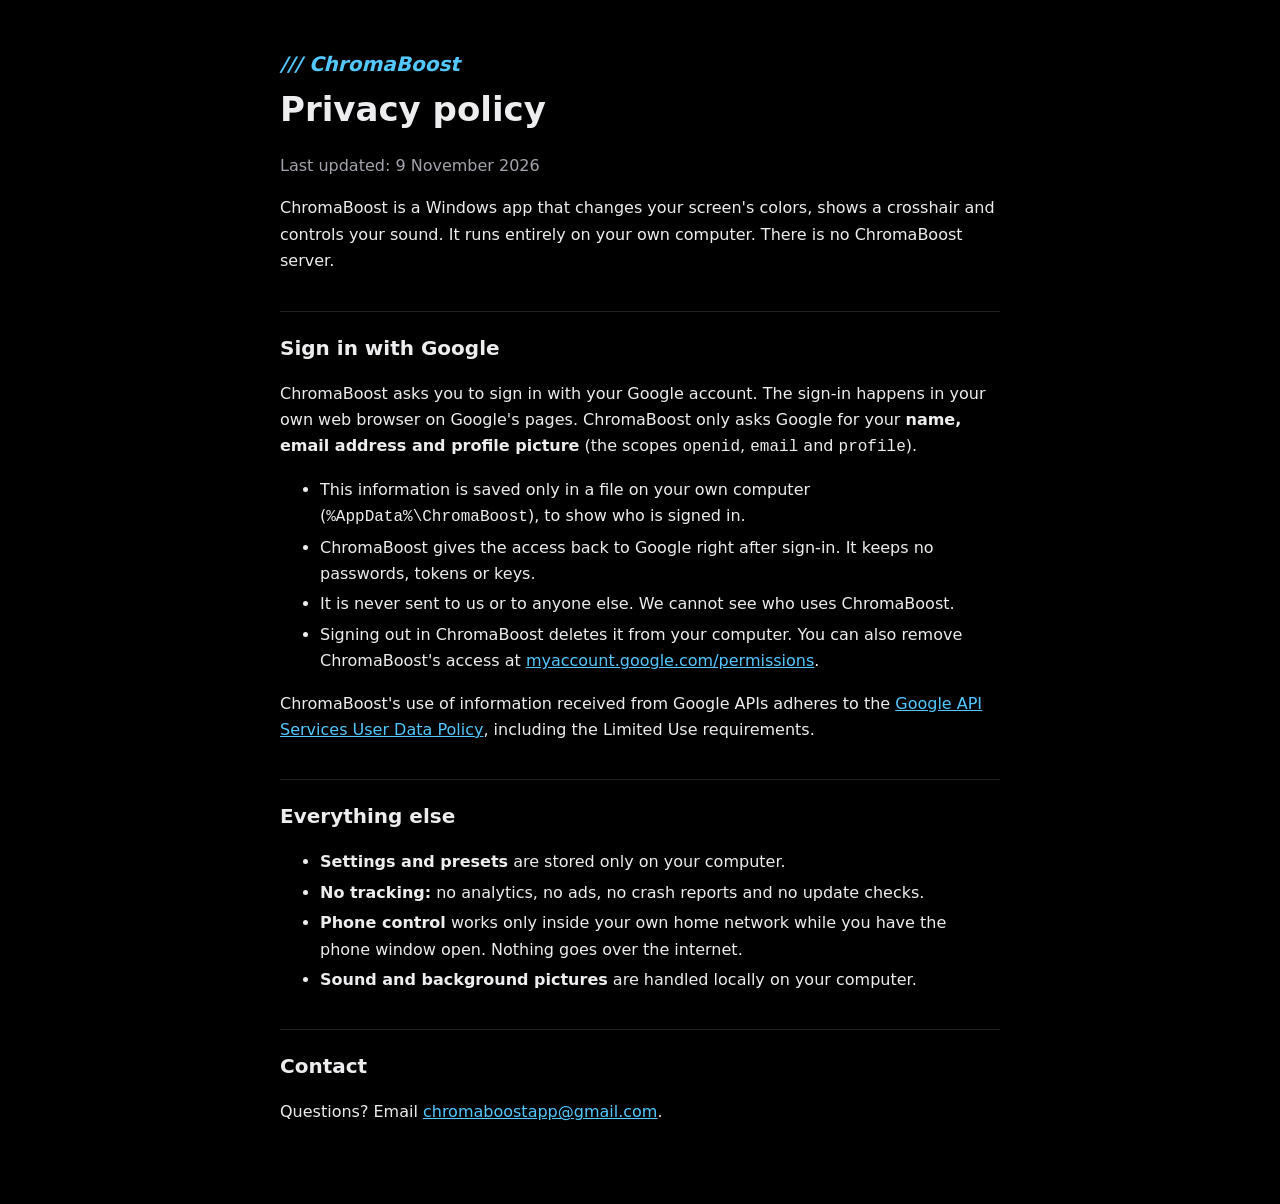
==== privacy.html @ 168a7208 "Add files via upload" ====
<!doctype html>
<html lang="en">
<head>
<meta charset="utf-8">
<meta name="viewport" content="width=device-width, initial-scale=1">
<title>ChromaBoost – Privacy policy</title>
<style>
  :root { color-scheme: dark; --accent: #53c8ff; --text: #ededef; --dim: #a3a3ad; --line: #1f1f24; }
  body { margin: 0; background: #000; color: var(--text); font: 16px/1.65 "Segoe UI", system-ui, sans-serif; }
  main { max-width: 720px; margin: 0 auto; padding: 48px 20px 64px; }
  a { color: var(--accent); }
  h1 { font-size: 34px; margin: 0 0 4px; }
  h2 { font-size: 20px; margin: 36px 0 8px; padding-top: 20px; border-top: 1px solid var(--line); }
  .dim { color: var(--dim); }
  .brand { font-weight: 900; font-style: italic; color: var(--accent); text-decoration: none; font-size: 20px; }
  li { margin: 4px 0; }
</style>
</head>
<body>
<main>
  <a class="brand" href="index.html">/// ChromaBoost</a>
  <h1>Privacy policy</h1>
  <p class="dim">Last updated: 9 November 2026</p>

  <p>ChromaBoost is a Windows app that changes your screen's colors, shows a crosshair and controls your sound.
  It runs entirely on your own computer. There is no ChromaBoost server.</p>

  <h2>Sign in with Google</h2>
  <p>ChromaBoost asks you to sign in with your Google account. The sign-in happens in your own web browser on
  Google's pages. ChromaBoost only asks Google for your <strong>name, email address and profile picture</strong>
  (the scopes <code>openid</code>, <code>email</code> and <code>profile</code>).</p>
  <ul>
    <li>This information is saved only in a file on your own computer (<code>%AppData%\ChromaBoost</code>), to show who is signed in.</li>
    <li>ChromaBoost gives the access back to Google right after sign-in. It keeps no passwords, tokens or keys.</li>
    <li>It is never sent to us or to anyone else. We cannot see who uses ChromaBoost.</li>
    <li>Signing out in ChromaBoost deletes it from your computer. You can also remove ChromaBoost's access at
      <a href="https://myaccount.google.com/permissions">myaccount.google.com/permissions</a>.</li>
  </ul>
  <p>ChromaBoost's use of information received from Google APIs adheres to the
  <a href="https://developers.google.com/terms/api-services-user-data-policy">Google API Services User Data Policy</a>,
  including the Limited Use requirements.</p>

  <h2>Everything else</h2>
  <ul>
    <li><strong>Settings and presets</strong> are stored only on your computer.</li>
    <li><strong>No tracking:</strong> no analytics, no ads, no crash reports and no update checks.</li>
    <li><strong>Phone control</strong> works only inside your own home network while you have the phone window open.
      Nothing goes over the internet.</li>
    <li><strong>Sound and background pictures</strong> are handled locally on your computer.</li>
  </ul>

  <h2>Contact</h2>
  <p>Questions? Email <a href="mailto:chromaboostapp@gmail.com">chromaboostapp@gmail.com</a>.</p>
</main>
</body>
</html>
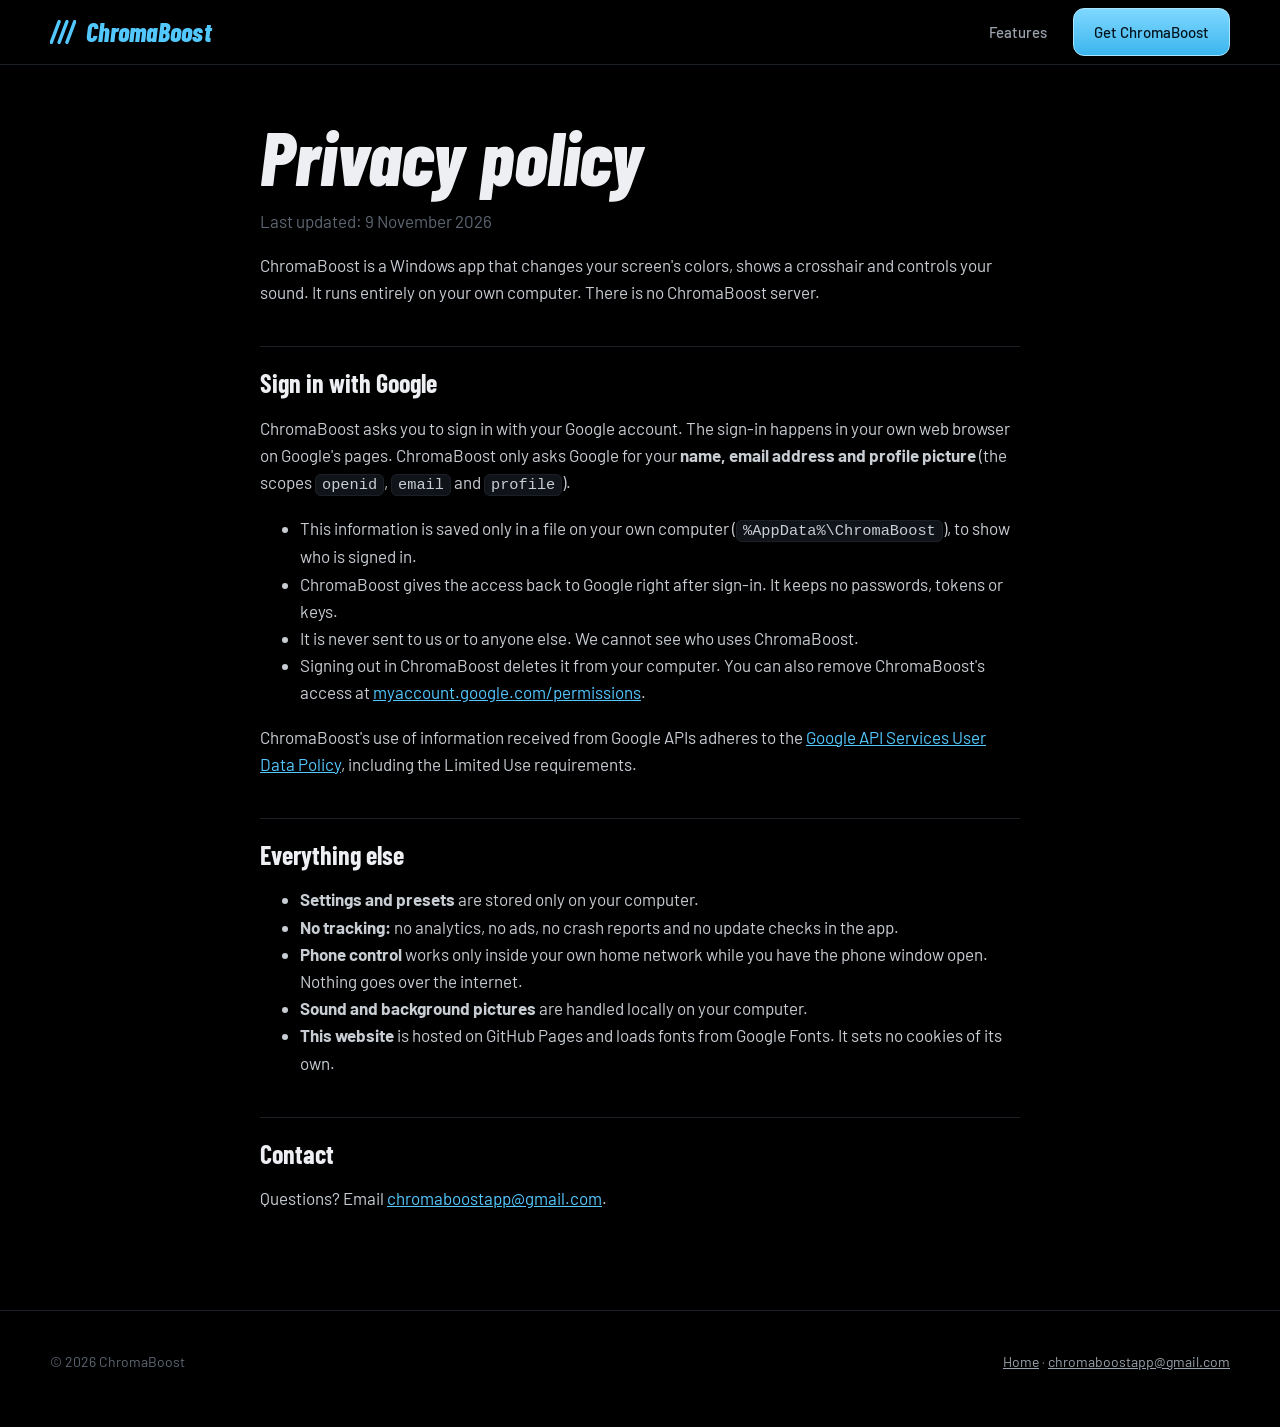
==== commit f4a4ebf4: "Add files via upload" ====
--- a/privacy.html
+++ b/privacy.html
@@ -4,21 +4,30 @@
 <meta charset="utf-8">
 <meta name="viewport" content="width=device-width, initial-scale=1">
 <title>ChromaBoost – Privacy policy</title>
-<style>
-  :root { color-scheme: dark; --accent: #53c8ff; --text: #ededef; --dim: #a3a3ad; --line: #1f1f24; }
-  body { margin: 0; background: #000; color: var(--text); font: 16px/1.65 "Segoe UI", system-ui, sans-serif; }
-  main { max-width: 720px; margin: 0 auto; padding: 48px 20px 64px; }
-  a { color: var(--accent); }
-  h1 { font-size: 34px; margin: 0 0 4px; }
-  h2 { font-size: 20px; margin: 36px 0 8px; padding-top: 20px; border-top: 1px solid var(--line); }
-  .dim { color: var(--dim); }
-  .brand { font-weight: 900; font-style: italic; color: var(--accent); text-decoration: none; font-size: 20px; }
-  li { margin: 4px 0; }
-</style>
+<meta name="theme-color" content="#000000">
+<link rel="icon" href="data:image/svg+xml,%3Csvg xmlns='http://www.w3.org/2000/svg' viewBox='0 0 20 18'%3E%3Cpath d='M1,17 L7,1 M7,17 L13,1 M13,17 L19,1' stroke='%2353c8ff' stroke-width='2.6' stroke-linecap='round' fill='none'/%3E%3C/svg%3E">
+<link rel="preconnect" href="https://fonts.googleapis.com">
+<link rel="preconnect" href="https://fonts.gstatic.com" crossorigin>
+<link href="https://fonts.googleapis.com/css2?family=Barlow+Condensed:ital,wght@0,700;1,800&family=Barlow:wght@400;500;600;700&display=swap" rel="stylesheet">
+<link rel="stylesheet" href="styles.css">
 </head>
 <body>
-<main>
-  <a class="brand" href="index.html">/// ChromaBoost</a>
+<header class="nav scrolled">
+  <div class="wrap">
+    <a class="brand" href="index.html" aria-label="ChromaBoost home">
+      <svg viewBox="0 0 20 18" fill="none" stroke="currentColor" stroke-width="2.6" stroke-linecap="round" aria-hidden="true">
+        <path d="M1,17 L7,1" /><path d="M7,17 L13,1" /><path d="M13,17 L19,1" />
+      </svg>
+      <span>ChromaBoost</span>
+    </a>
+    <nav class="nav-links" aria-label="Main">
+      <a href="index.html#features">Features</a>
+      <a class="button" href="index.html#download">Get ChromaBoost</a>
+    </nav>
+  </div>
+</header>
+
+<main class="wrap doc">
   <h1>Privacy policy</h1>
   <p class="dim">Last updated: 9 November 2026</p>
 
@@ -43,14 +52,22 @@
   <h2>Everything else</h2>
   <ul>
     <li><strong>Settings and presets</strong> are stored only on your computer.</li>
-    <li><strong>No tracking:</strong> no analytics, no ads, no crash reports and no update checks.</li>
+    <li><strong>No tracking:</strong> no analytics, no ads, no crash reports and no update checks in the app.</li>
     <li><strong>Phone control</strong> works only inside your own home network while you have the phone window open.
       Nothing goes over the internet.</li>
     <li><strong>Sound and background pictures</strong> are handled locally on your computer.</li>
+    <li><strong>This website</strong> is hosted on GitHub Pages and loads fonts from Google Fonts. It sets no cookies of its own.</li>
   </ul>
 
   <h2>Contact</h2>
   <p>Questions? Email <a href="mailto:chromaboostapp@gmail.com">chromaboostapp@gmail.com</a>.</p>
 </main>
+
+<footer>
+  <div class="wrap">
+    <span>© 2026 ChromaBoost</span>
+    <span><a href="index.html">Home</a> · <a href="mailto:chromaboostapp@gmail.com">chromaboostapp@gmail.com</a></span>
+  </div>
+</footer>
 </body>
 </html>
--- a/styles.css
+++ b/styles.css
@@ -0,0 +1,261 @@
+/* ChromaBoost – webbplatsen. Samma språk som appen: svart botten, ljusblått betyder ljus. */
+:root {
+  --bg: #000;
+  --surface: #0a0c0f;
+  --surface-2: #101318;
+  --line: #1b2027;
+  --line-2: #262d37;
+  --text: #edeff2;
+  --dim: #9aa3ad;
+  --faint: #5d6672;
+  --accent: #53c8ff;
+  --accent-deep: #1397d4;
+  --accent-ink: #04141d;
+  --heat: 0.6;                      /* 0–1, följer styrkereglaget */
+  --radius-lg: 22px;
+  --radius: 14px;
+  --ease: cubic-bezier(.16, 1, .3, 1);
+  --display: "Barlow Condensed", "Bahnschrift", "Arial Narrow", sans-serif;
+  --body: "Barlow", "Segoe UI", system-ui, sans-serif;
+  color-scheme: dark;
+}
+
+* { box-sizing: border-box; }
+html { scroll-behavior: smooth; }
+body {
+  margin: 0;
+  background: var(--bg);
+  color: var(--text);
+  font: 400 17px/1.6 var(--body);
+  -webkit-font-smoothing: antialiased;
+  overflow-x: hidden;
+}
+a { color: var(--accent); }
+img, video, canvas { display: block; max-width: 100%; }
+:focus-visible { outline: 2px solid var(--accent); outline-offset: 3px; border-radius: 6px; }
+.wrap { width: min(1180px, 100% - 32px); margin-inline: auto; }
+
+/* ---------------------------------------------------------------- Topp */
+.nav {
+  position: sticky; top: 0; z-index: 20;
+  background: color-mix(in srgb, var(--bg) 72%, transparent);
+  backdrop-filter: blur(14px);
+  border-bottom: 1px solid transparent;
+  transition: border-color .3s;
+}
+.nav.scrolled { border-bottom-color: var(--line); }
+.nav .wrap { display: flex; align-items: center; justify-content: space-between; height: 64px; gap: 16px; }
+.brand { display: flex; align-items: center; gap: 10px; text-decoration: none; color: var(--accent); }
+.brand svg { width: 26px; height: 24px; }
+.brand span { font: italic 800 26px/1 var(--display); letter-spacing: .01em; }
+.nav-links { display: flex; align-items: center; gap: 26px; }
+.nav-links a { color: var(--dim); text-decoration: none; font-weight: 500; font-size: 15px; transition: color .2s; }
+.nav-links a:hover { color: var(--text); }
+.nav-links a.button, .nav-links a.button:hover { color: var(--accent-ink); }
+.button {
+  display: inline-flex; align-items: center; gap: 10px;
+  padding: 11px 20px; border-radius: 11px;
+  background: linear-gradient(180deg, #7fd8ff, #3bb5ee);
+  color: var(--accent-ink); font-weight: 600; text-decoration: none; border: 1px solid #a9e5ff;
+  box-shadow: 0 0 0 0 rgba(83, 200, 255, 0);
+  transition: box-shadow .3s var(--ease), transform .3s var(--ease);
+}
+.button:hover { box-shadow: 0 0 28px rgba(83, 200, 255, .45); transform: translateY(-1px); }
+.button[aria-disabled="true"] { background: var(--surface-2); color: var(--dim); border-color: var(--line-2); cursor: default; box-shadow: none; transform: none; }
+.button.ghost { background: transparent; color: var(--text); border-color: var(--line-2); }
+.button.ghost:hover { border-color: var(--accent); box-shadow: none; }
+@media (max-width: 720px) { .nav-links a:not(.button) { display: none; } }
+
+/* ---------------------------------------------------------------- Hjälte */
+.hero { position: relative; padding: 56px 0 40px; }
+.hero::before {
+  /* Ljuset bakom spelaren lyser starkare ju högre styrka (som siffran i appen). */
+  content: ""; position: absolute; inset: -10% -20% auto; height: 760px; pointer-events: none;
+  background: radial-gradient(50% 55% at 50% 60%, rgba(83, 200, 255, calc(.06 + var(--heat) * .22)), transparent 70%);
+  transition: background .2s;
+}
+.hero-head { position: relative; display: grid; grid-template-columns: 1.2fr .8fr; gap: 32px; align-items: end; }
+.hero h1 {
+  margin: 0; font: italic 800 clamp(48px, 8.4vw, 112px)/.88 var(--display);
+  letter-spacing: -.01em; text-transform: none;
+}
+.hero h1 .line { display: block; overflow: hidden; padding-bottom: .06em; }
+.hero h1 .line > span { display: inline-block; }
+.hero h1 .glow { color: var(--accent); text-shadow: 0 0 calc(var(--heat) * 40px) rgba(83, 200, 255, calc(var(--heat) * .8)); }
+.hero p.lead { margin: 0; color: var(--dim); font-size: 19px; max-width: 34ch; }
+.hero .cta { display: flex; gap: 12px; margin-top: 22px; flex-wrap: wrap; }
+@media (max-width: 860px) { .hero-head { grid-template-columns: 1fr; } }
+
+/* ---------------------------------------------------------------- Före/efter-spelaren */
+.compare { position: relative; margin-top: 40px; }
+.stage {
+  position: relative; aspect-ratio: 16 / 9; border-radius: var(--radius-lg); overflow: hidden;
+  background: #05070a center / cover no-repeat; border: 1px solid var(--line-2);
+  box-shadow: 0 0 calc(30px + var(--heat) * 70px) rgba(83, 200, 255, calc(var(--heat) * .28)), 0 30px 80px rgba(0, 0, 0, .6);
+  touch-action: pan-y; cursor: ew-resize; user-select: none;
+  transition: box-shadow .25s;
+}
+.stage canvas, .stage video { position: absolute; inset: 0; width: 100%; height: 100%; object-fit: cover; }
+.stage .poster { position: absolute; inset: 0; background: center / cover no-repeat; transition: opacity .5s; }
+.stage.ready .poster { opacity: 0; }
+.stage .fade { position: absolute; inset: 0; background: #000; opacity: 0; pointer-events: none; transition: opacity .28s; }
+.stage.switching .fade { opacity: 1; }
+.tag {
+  position: absolute; top: 16px; padding: 6px 12px; border-radius: 9px;
+  background: rgba(0, 0, 0, .66); backdrop-filter: blur(6px);
+  font: 600 14px/1.2 var(--body); pointer-events: none; white-space: nowrap;
+}
+.tag.left { left: 16px; color: var(--text); }
+.tag.left b { color: var(--accent); font-weight: 700; }
+.tag.right { right: 16px; color: var(--dim); }
+.divider { position: absolute; top: 0; bottom: 0; width: 0; left: 50%; pointer-events: none; }
+.divider::before {
+  content: ""; position: absolute; top: 0; bottom: 0; left: -1px; width: 2px;
+  background: linear-gradient(180deg, transparent, var(--accent) 18%, var(--accent) 82%, transparent);
+  box-shadow: 0 0 18px rgba(83, 200, 255, .8);
+}
+.handle {
+  position: absolute; top: 50%; left: 0; width: 48px; height: 48px; margin: -24px 0 0 -24px;
+  border-radius: 14px; border: 1px solid #a9e5ff; pointer-events: auto; cursor: ew-resize;
+  background: linear-gradient(180deg, #7fd8ff, #3bb5ee); color: var(--accent-ink);
+  display: grid; place-items: center; box-shadow: 0 0 26px rgba(83, 200, 255, .6);
+  transition: transform .3s var(--ease);
+}
+.handle:hover, .stage.dragging .handle { transform: scale(1.08); }
+.handle svg { width: 22px; height: 22px; }
+.hint {
+  position: absolute; left: 50%; bottom: 18px; transform: translateX(-50%);
+  padding: 7px 14px; border-radius: 999px; background: rgba(0, 0, 0, .6); backdrop-filter: blur(6px);
+  font-size: 13px; color: var(--dim); pointer-events: none; transition: opacity .6s;
+}
+.stage.touched .hint { opacity: 0; }
+
+/* Under spelaren: klipp och styrka */
+.controls { display: grid; grid-template-columns: auto 1fr; gap: 28px; align-items: center; margin-top: 22px; }
+.clips { display: flex; gap: 10px; }
+.clip {
+  position: relative; width: 112px; aspect-ratio: 16 / 9; border-radius: 11px; overflow: hidden; padding: 0;
+  border: 1px solid var(--line-2); background: #05070a center / cover; cursor: pointer;
+  opacity: .62; transition: opacity .25s, border-color .25s, transform .35s var(--ease);
+}
+.clip:hover { opacity: .9; transform: translateY(-2px); }
+.clip[aria-pressed="true"] { opacity: 1; border-color: var(--accent); box-shadow: 0 0 18px rgba(83, 200, 255, .35); }
+.clip span {
+  position: absolute; left: 6px; bottom: 5px; font: 600 11px/1 var(--body); color: #fff;
+  text-shadow: 0 1px 4px #000;
+}
+.strength { display: grid; grid-template-columns: 1fr auto; gap: 4px 18px; align-items: end; }
+.strength label { color: var(--dim); font-size: 14px; font-weight: 500; }
+.strength output {
+  grid-row: span 2; font: italic 800 56px/.9 var(--display); color: var(--accent); min-width: 3.2ch; text-align: right;
+  text-shadow: 0 0 calc(var(--heat) * 34px) rgba(83, 200, 255, calc(var(--heat) * .85));
+  font-variant-numeric: tabular-nums;
+}
+.strength output small { font-size: .5em; color: var(--dim); text-shadow: none; }
+.range { -webkit-appearance: none; appearance: none; width: 100%; height: 26px; background: transparent; cursor: pointer; }
+.range::-webkit-slider-runnable-track {
+  height: 6px; border-radius: 3px;
+  background: linear-gradient(90deg, #07354a, #28aae7 var(--pos), #24242a var(--pos));
+}
+.range::-moz-range-track { height: 6px; border-radius: 3px; background: #24242a; }
+.range::-moz-range-progress { height: 6px; border-radius: 3px; background: linear-gradient(90deg, #07354a, #28aae7); }
+.range::-webkit-slider-thumb {
+  -webkit-appearance: none; width: 22px; height: 22px; margin-top: -8px; border-radius: 7px;
+  background: #fff; border: 0; box-shadow: 0 0 0 4px rgba(83, 200, 255, .25), 0 0 18px rgba(83, 200, 255, .6);
+}
+.range::-moz-range-thumb { width: 22px; height: 22px; border-radius: 7px; background: #fff; border: 0; box-shadow: 0 0 18px rgba(83, 200, 255, .6); }
+.marks { display: flex; justify-content: space-between; color: var(--faint); font-size: 12px; padding: 0 2px; }
+@media (max-width: 860px) {
+  .controls { grid-template-columns: 1fr; }
+  .clips { overflow-x: auto; padding-bottom: 4px; }
+  .clip { flex: 0 0 104px; }
+  .tag { top: 10px; font-size: 12px; }
+  .tag.left { left: 10px; } .tag.right { right: 10px; }
+  .handle { width: 40px; height: 40px; margin: -20px 0 0 -20px; }
+}
+
+/* ---------------------------------------------------------------- Funktioner */
+section { padding: 96px 0; }
+.section-head { display: grid; grid-template-columns: 1fr 1fr; gap: 32px; align-items: end; margin-bottom: 48px; }
+.section-head h2 { margin: 0; font: italic 800 clamp(38px, 5.4vw, 68px)/.92 var(--display); }
+.section-head p { margin: 0; color: var(--dim); max-width: 46ch; justify-self: end; }
+@media (max-width: 860px) { .section-head { grid-template-columns: 1fr; } .section-head p { justify-self: start; } }
+
+.features { display: grid; grid-template-columns: repeat(6, 1fr); gap: 14px; }
+.feature {
+  position: relative; grid-column: span 2; padding: 26px 24px 24px; border-radius: var(--radius-lg);
+  background: linear-gradient(180deg, var(--surface-2), var(--surface)); border: 1px solid var(--line);
+  overflow: hidden; transition: border-color .3s, transform .5s var(--ease);
+}
+.feature:hover { border-color: var(--line-2); transform: translateY(-3px); }
+.feature.wide { grid-column: span 3; }
+.feature::after {
+  /* Ljuset följer musen över kortet. */
+  content: ""; position: absolute; inset: 0; pointer-events: none; opacity: 0; transition: opacity .3s;
+  background: radial-gradient(260px circle at var(--mx, 50%) var(--my, 0%), rgba(83, 200, 255, .12), transparent 70%);
+}
+.feature:hover::after { opacity: 1; }
+.feature svg {
+  width: 30px; height: 30px; fill: none; stroke: var(--accent); stroke-width: 1.6;
+  stroke-linecap: round; stroke-linejoin: round; filter: drop-shadow(0 0 8px rgba(83, 200, 255, .5));
+}
+.feature h3 { margin: 18px 0 6px; font: 700 26px/1.05 var(--display); letter-spacing: .01em; }
+.feature p { margin: 0; color: var(--dim); font-size: 16px; }
+.feature .chips { display: flex; flex-wrap: wrap; gap: 6px; margin-top: 14px; }
+.feature .chips span { padding: 4px 10px; border-radius: 8px; border: 1px solid var(--line-2); color: var(--dim); font-size: 13px; }
+@media (max-width: 960px) { .feature, .feature.wide { grid-column: span 3; } }
+@media (max-width: 640px) { .features { grid-template-columns: 1fr; } .feature, .feature.wide { grid-column: auto; } }
+
+/* ---------------------------------------------------------------- Rör aldrig spelet */
+.trust { border-top: 1px solid var(--line); border-bottom: 1px solid var(--line); background: var(--surface); }
+.trust-grid { display: grid; grid-template-columns: repeat(3, 1fr); gap: 32px; }
+.trust-grid h3 { margin: 0 0 6px; font: 700 22px/1.1 var(--display); }
+.trust-grid p { margin: 0; color: var(--dim); font-size: 16px; }
+.trust-grid kbd {
+  font: 600 13px/1 var(--body); padding: 3px 7px; border-radius: 6px; border: 1px solid var(--line-2);
+  background: var(--surface-2); color: var(--text);
+}
+@media (max-width: 860px) { .trust-grid { grid-template-columns: 1fr; } }
+.note { margin-top: 36px; padding: 16px 18px; border-radius: var(--radius); border: 1px solid #4a3a12; background: #17130a; color: #e9d29b; font-size: 15px; }
+
+/* ---------------------------------------------------------------- Ladda ned */
+.download { text-align: center; }
+.download h2 { margin: 0; font: italic 800 clamp(44px, 7vw, 92px)/.9 var(--display); }
+.download h2 span { color: var(--accent); text-shadow: 0 0 36px rgba(83, 200, 255, .55); }
+.download p { color: var(--dim); margin: 14px auto 26px; max-width: 46ch; }
+.download .meta { margin-top: 14px; color: var(--faint); font-size: 14px; }
+
+footer { padding: 40px 0 56px; border-top: 1px solid var(--line); color: var(--faint); font-size: 14px; }
+footer .wrap { display: flex; justify-content: space-between; gap: 16px; flex-wrap: wrap; }
+footer a { color: var(--dim); }
+
+/* ---------------------------------------------------------------- Rörelse */
+.reveal { opacity: 0; transform: translateY(26px); transition: opacity .9s var(--ease), transform .9s var(--ease); transition-delay: var(--delay, 0s); }
+.reveal.in { opacity: 1; transform: none; }
+
+/* Startögonblicket: klorna ristas in, rubriken stiger, spelaren öppnas från linjen. */
+.brand path { stroke-dasharray: 20; stroke-dashoffset: 20; animation: carve .7s var(--ease) forwards; }
+.brand path:nth-child(2) { animation-delay: .12s; }
+.brand path:nth-child(3) { animation-delay: .24s; }
+@keyframes carve { to { stroke-dashoffset: 0; } }
+.hero h1 .line > span { transform: translateY(105%); animation: rise 1s var(--ease) forwards; animation-delay: calc(.25s + var(--i) * .12s); }
+@keyframes rise { to { transform: none; } }
+.hero .lead, .hero .cta { opacity: 0; animation: fadeup .9s var(--ease) .65s forwards; }
+@keyframes fadeup { from { opacity: 0; transform: translateY(14px); } to { opacity: 1; transform: none; } }
+.compare { opacity: 0; animation: open 1.1s var(--ease) .75s forwards; }
+@keyframes open { from { opacity: 0; transform: translateY(30px) scale(.985); clip-path: inset(0 48% 0 48% round 22px); } to { opacity: 1; transform: none; clip-path: inset(0 0 0 0 round 22px); } }
+
+@media (prefers-reduced-motion: reduce) {
+  *, *::before, *::after { animation: none !important; transition: none !important; }
+  .reveal, .compare, .hero .lead, .hero .cta { opacity: 1; transform: none; }
+  .hero h1 .line > span { transform: none; }
+  .brand path { stroke-dashoffset: 0; }
+}
+
+/* ---------------------------------------------------------------- Integritetssidan */
+.doc { max-width: 760px; padding: 56px 0 80px; }
+.doc h1 { font: italic 800 clamp(44px, 7vw, 76px)/.92 var(--display); margin: 0 0 6px; }
+.doc h2 { font: 700 26px/1.1 var(--display); margin: 40px 0 8px; padding-top: 22px; border-top: 1px solid var(--line); }
+.doc p, .doc li { color: #c8cdd3; }
+.doc .dim { color: var(--faint); }
+.doc code { font-size: .9em; padding: 1px 6px; border-radius: 6px; background: var(--surface-2); border: 1px solid var(--line); }
